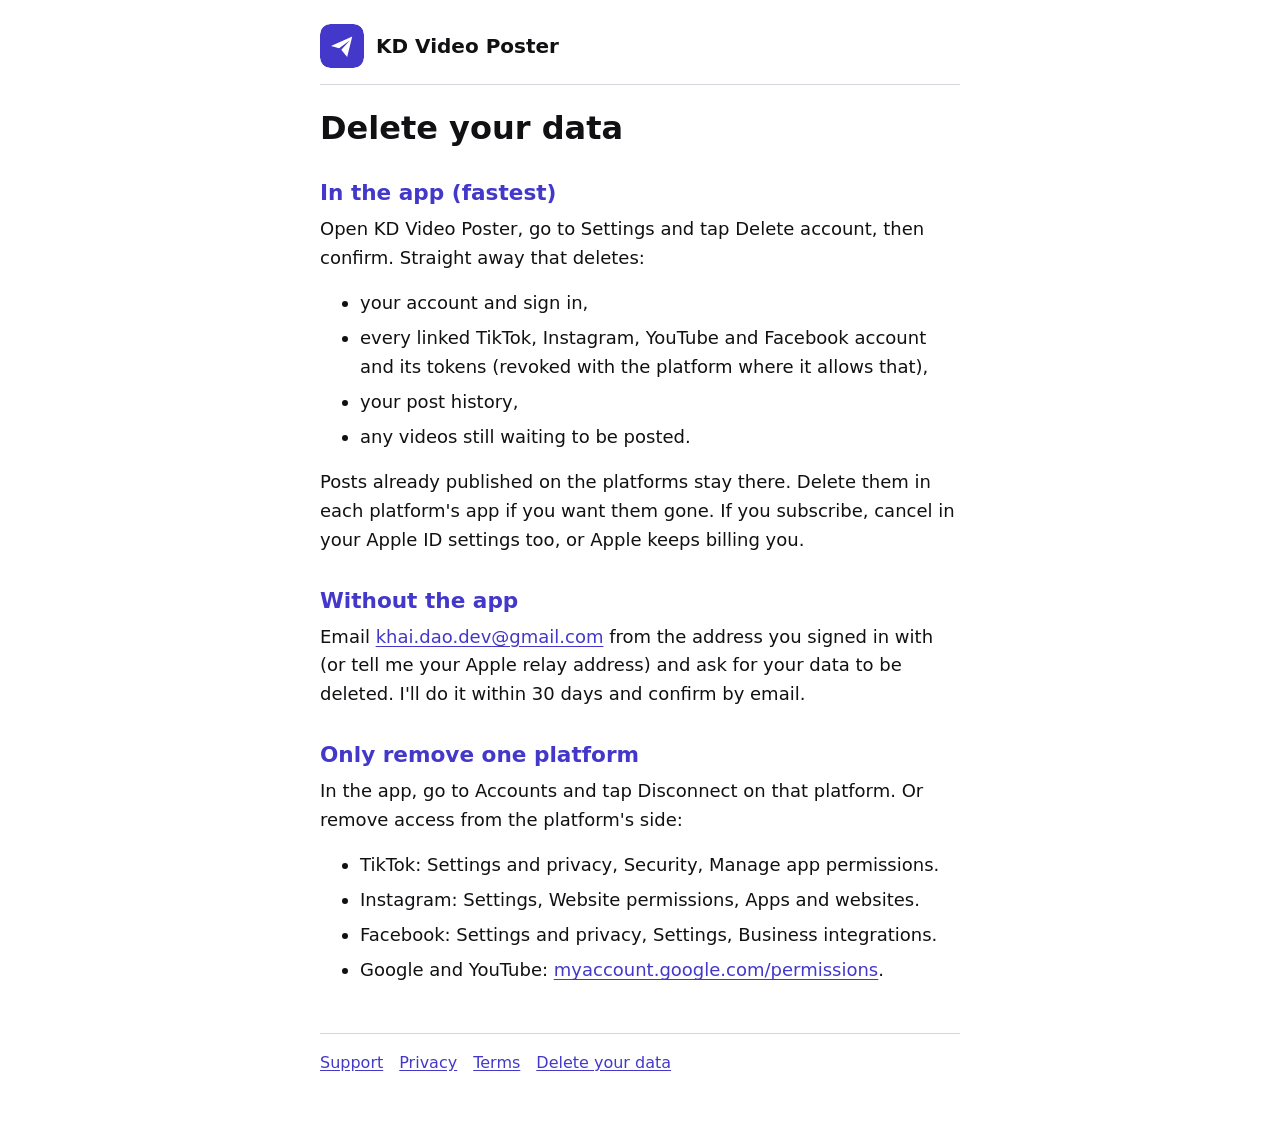
==== delete-data/index.html @ 372f5e4c "Update the website" ====
<!doctype html>
<html lang="en-GB">
<head>
  <meta charset="utf-8">
  <meta name="viewport" content="width=device-width, initial-scale=1">
  <meta name="color-scheme" content="light dark">
  <title>Delete your data: KD Video Poster</title>
  <meta name="description" content="How to delete your KD Video Poster account and data.">
  <link rel="icon" href="../icon.svg" type="image/svg+xml">
  <link rel="stylesheet" href="../style.css">
</head>
<body>
  <main class="page">
    <header class="top">
      <img src="../icon.svg" alt="">
      <a href="../">KD Video Poster</a>
    </header>

    <h1>Delete your data</h1>

    <h2>In the app (fastest)</h2>
    <p>Open KD Video Poster, go to Settings and tap Delete account, then confirm. Straight away that deletes:</p>
    <ul>
      <li>your account and sign in,</li>
      <li>every linked TikTok, Instagram, YouTube and Facebook account and its tokens (revoked with the platform where it allows that),</li>
      <li>your post history,</li>
      <li>any videos still waiting to be posted.</li>
    </ul>
    <p>Posts already published on the platforms stay there. Delete them in each platform's app if you want them gone. If you subscribe, cancel in your Apple ID settings too, or Apple keeps billing you.</p>

    <h2>Without the app</h2>
    <p>Email <a href="mailto:khai.dao.dev@gmail.com">khai.dao.dev@gmail.com</a> from the address you signed in with (or tell me your Apple relay address) and ask for your data to be deleted. I'll do it within 30 days and confirm by email.</p>

    <h2>Only remove one platform</h2>
    <p>In the app, go to Accounts and tap Disconnect on that platform. Or remove access from the platform's side:</p>
    <ul>
      <li>TikTok: Settings and privacy, Security, Manage app permissions.</li>
      <li>Instagram: Settings, Website permissions, Apps and websites.</li>
      <li>Facebook: Settings and privacy, Settings, Business integrations.</li>
      <li>Google and YouTube: <a href="https://myaccount.google.com/permissions">myaccount.google.com/permissions</a>.</li>
    </ul>

    <footer>
      <a href="../support/">Support</a><a href="../privacy/">Privacy</a><a href="../terms/">Terms</a><a href="../delete-data/">Delete your data</a>
    </footer>
  </main>
</body>
</html>
---- style.css ----
/* Plain CSS, no external files, no scripts. Follows the device's light or dark mode. */
:root {
  color-scheme: light dark;
  --bg: #ffffff;
  --surface: #f3f3f6;
  --text: #111114;
  --muted: #55555f;
  --accent: #4338ca;
  --border: #d5d5de;
}

@media (prefers-color-scheme: dark) {
  :root {
    --bg: #0b0b0f;
    --surface: #18181f;
    --text: #f4f4f6;
    --muted: #a9a9b4;
    --accent: #a5b4fc;
    --border: #2e2e38;
  }
}

* {
  box-sizing: border-box;
}

html {
  -webkit-text-size-adjust: 100%;
  text-size-adjust: 100%;
}

body {
  margin: 0;
  background: var(--bg);
  color: var(--text);
  font-family: -apple-system, BlinkMacSystemFont, system-ui, "Segoe UI", Roboto, Helvetica, Arial, sans-serif;
  font-size: 1.125rem;
  line-height: 1.6;
}

.page {
  max-width: 42rem;
  margin: 0 auto;
  padding: 1.5rem 1rem 3rem;
}

header.top {
  display: flex;
  align-items: center;
  gap: 0.75rem;
  padding-bottom: 1rem;
  border-bottom: 1px solid var(--border);
  margin-bottom: 1.5rem;
}

header.top img {
  width: 2.75rem;
  height: 2.75rem;
  border-radius: 0.65rem;
}

header.top a {
  color: var(--text);
  font-weight: 700;
  font-size: 1.25rem;
  text-decoration: none;
}

h1 {
  font-size: 2rem;
  line-height: 1.2;
  margin: 0 0 0.5rem;
}

h2 {
  font-size: 1.35rem;
  line-height: 1.3;
  margin: 2rem 0 0.5rem;
  color: var(--accent);
}

h3 {
  font-size: 1.15rem;
  line-height: 1.35;
  margin: 1.5rem 0 0.35rem;
}

p,
ul {
  margin: 0 0 1rem;
}

li {
  margin-bottom: 0.4rem;
}

a {
  color: var(--accent);
  text-underline-offset: 0.15em;
  overflow-wrap: anywhere;
}

.updated,
.lead {
  color: var(--muted);
}

.contact {
  background: var(--surface);
  border-radius: 1rem;
  padding: 1rem 1.25rem;
  margin: 1.5rem 0;
}

.contact p {
  margin: 0;
}

.links {
  list-style: none;
  padding: 0;
  margin: 1.5rem 0;
  display: grid;
  gap: 0.75rem;
}

.links a {
  display: block;
  background: var(--surface);
  border-radius: 1rem;
  padding: 1rem 1.25rem;
  font-weight: 600;
  text-decoration: none;
}

.hero {
  text-align: center;
  padding: 1.5rem 0 0.5rem;
}

.hero img {
  width: 6rem;
  height: 6rem;
  border-radius: 1.4rem;
}

footer {
  margin-top: 3rem;
  padding-top: 1rem;
  border-top: 1px solid var(--border);
  color: var(--muted);
  font-size: 1rem;
}

footer a {
  margin-right: 1rem;
}
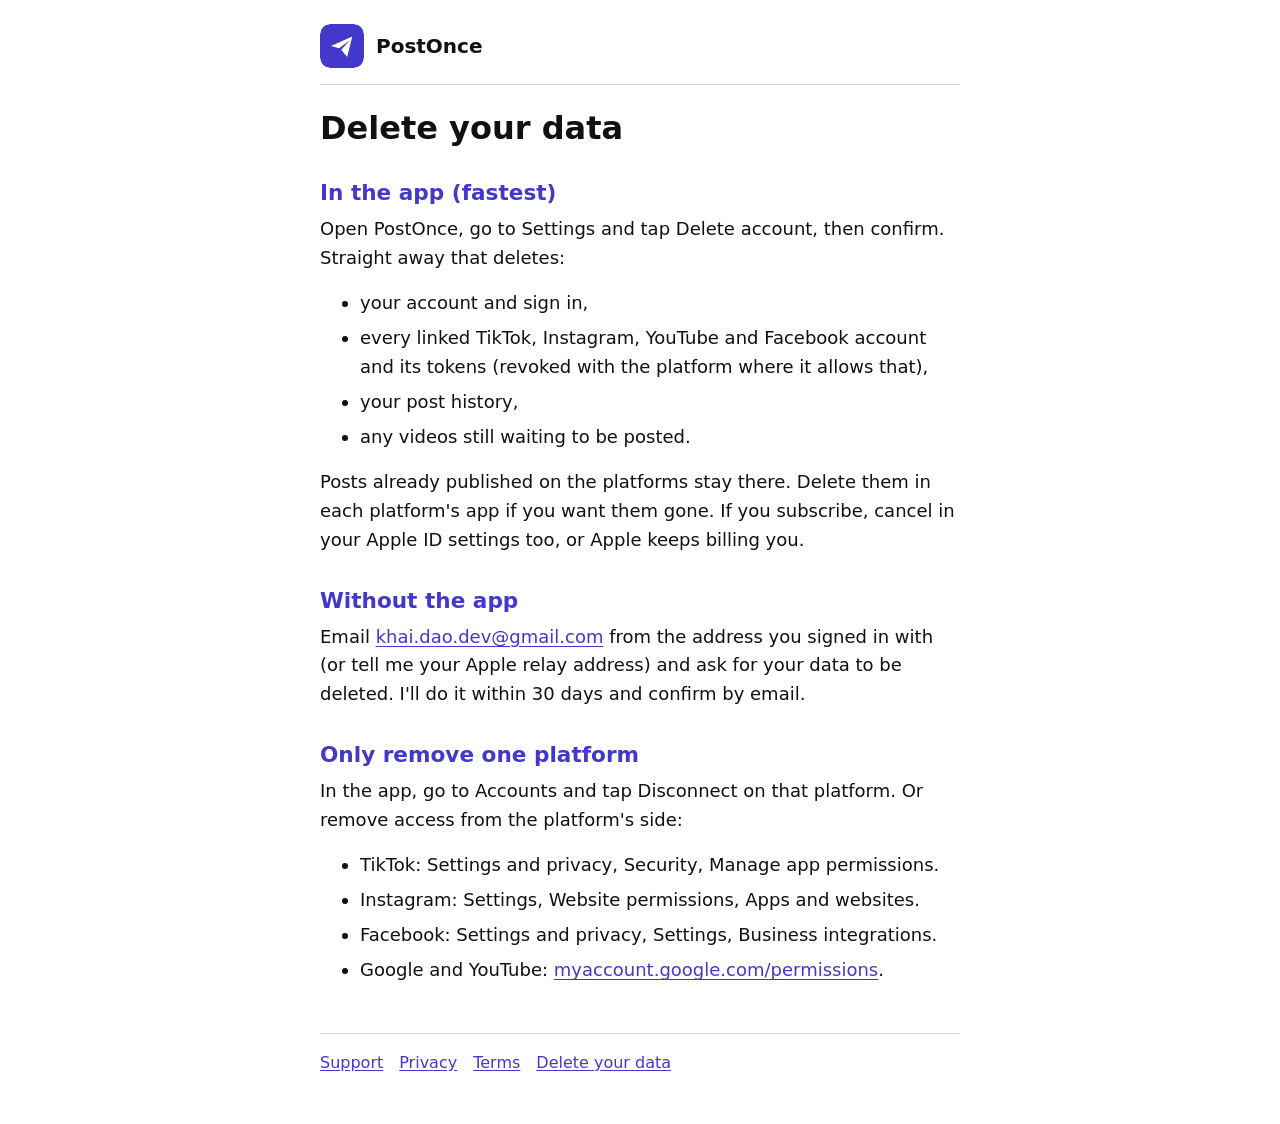
==== commit c6634557: "Update the website" ====
--- a/delete-data/index.html
+++ b/delete-data/index.html
@@ -4,8 +4,8 @@
   <meta charset="utf-8">
   <meta name="viewport" content="width=device-width, initial-scale=1">
   <meta name="color-scheme" content="light dark">
-  <title>Delete your data: KD Video Poster</title>
-  <meta name="description" content="How to delete your KD Video Poster account and data.">
+  <title>Delete your data: PostOnce</title>
+  <meta name="description" content="How to delete your PostOnce account and data.">
   <link rel="icon" href="../icon.svg" type="image/svg+xml">
   <link rel="stylesheet" href="../style.css">
 </head>
@@ -13,13 +13,13 @@
   <main class="page">
     <header class="top">
       <img src="../icon.svg" alt="">
-      <a href="../">KD Video Poster</a>
+      <a href="../">PostOnce</a>
     </header>
 
     <h1>Delete your data</h1>
 
     <h2>In the app (fastest)</h2>
-    <p>Open KD Video Poster, go to Settings and tap Delete account, then confirm. Straight away that deletes:</p>
+    <p>Open PostOnce, go to Settings and tap Delete account, then confirm. Straight away that deletes:</p>
     <ul>
       <li>your account and sign in,</li>
       <li>every linked TikTok, Instagram, YouTube and Facebook account and its tokens (revoked with the platform where it allows that),</li>
